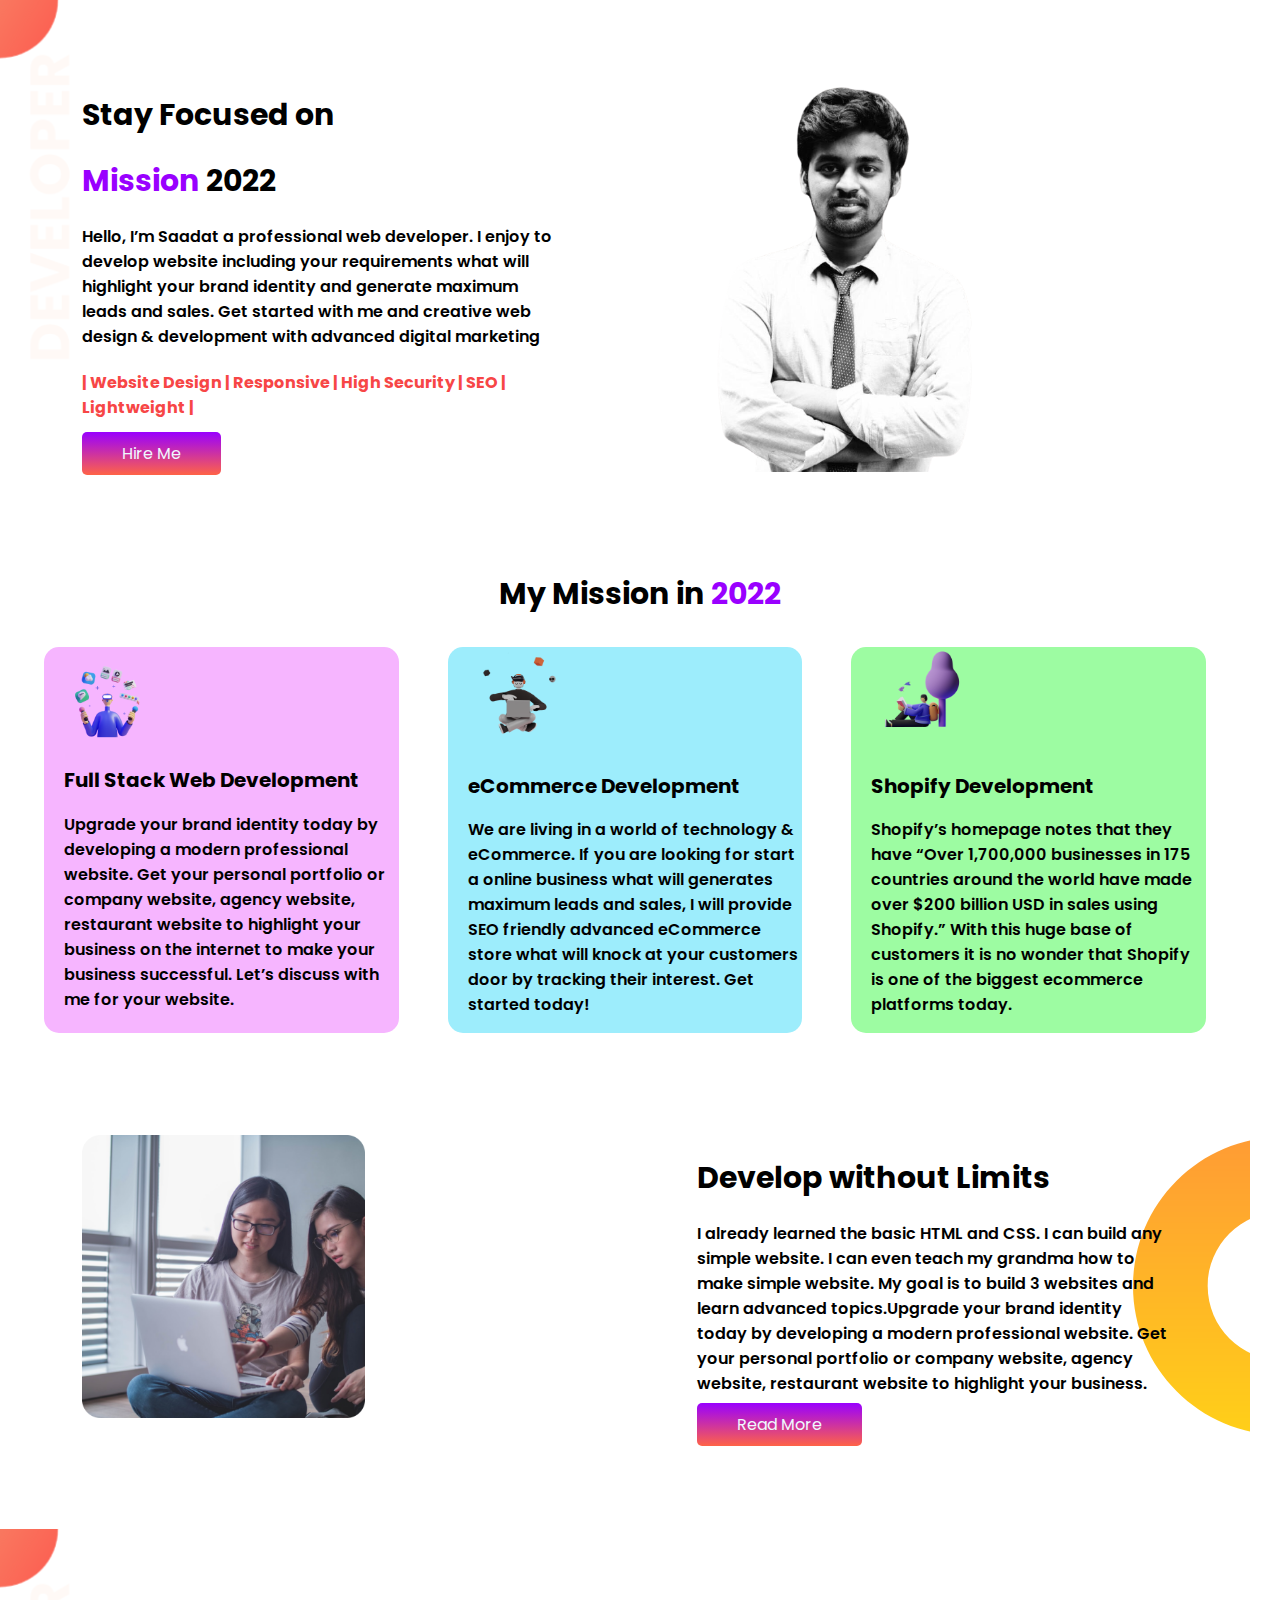
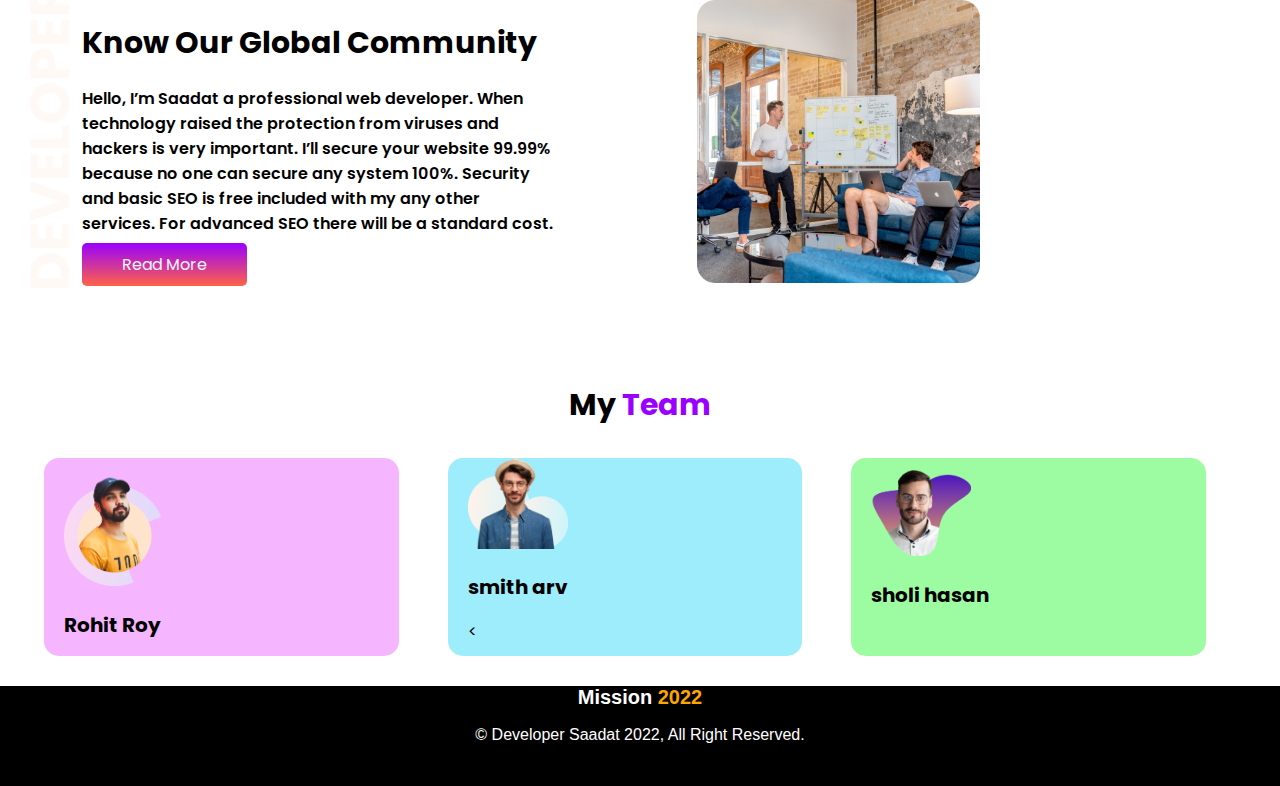
==== index.html @ 83ea4a39 "Rename portfolio-website.html to index.html" ====
<!DOCTYPE html>
<html lang="en">
<head>
    <meta charset="UTF-8">
    <meta http-equiv="X-UA-Compatible" content="IE=edge">
    <meta name="viewport" content="width=device-width, initial-scale=1.0">
    <title>Developer Saadat</title>

    <link rel="preconnect" href="https://fonts.googleapis.com">
    <link rel="preconnect" href="https://fonts.gstatic.com" crossorigin>
    <link href="https://fonts.googleapis.com/css2?family=Poppins:ital,wght@1,200&display=swap" rel="stylesheet">
    <link rel="stylesheet" href="style.css">
</head>
<body>
        <section class="top-banner flexible-container">
                <div class="half-width">
                <h1 >Stay Focused on</h1>
                <h1 ><span class="deep-blue">Mission</span> 2022</h1>
                
                
                <p id=>Hello, I’m Saadat a professional web developer. I enjoy to develop website including your requirements what will highlight your brand identity and generate maximum leads and sales. Get started with me and creative web design & development with advanced digital marketing</p>
                <h4>| Website Design | Responsive | High Security | SEO | Lightweight |</h4>
                <a class="button" target="blank" href="#">Hire Me</a>
                </div>

                <div class="half-width">
                    <img src=" images/nazmus-saadat.png" alt="">
                </div>
        </section>

        <section class="experience-area">
            <h1>My Mission in <span class="deep-blue">2022</span></h1>
            <div class="flexible-container">
                <div id="full-stack-experience" class="experience-item">
                    <img src="images/illustrator-1.png" alt="">
                    <h2>Full Stack Web Development</h2>
                    <p>Upgrade your brand identity today by developing a modern professional website. Get your personal portfolio or company website, agency website, restaurant website to highlight your business on the internet to make your business successful. Let’s discuss with me for your website.
    
                    </p>
                </div>
                <div id="web-dev-experience" class="experience-item">
                    <img src="images/illustrator-2.png" alt="">
                    <h2>eCommerce Development</h2>
                    <p>We are living in a world of technology & eCommerce. If you are looking for start a online business what will generates maximum leads and sales, I will provide SEO friendly advanced eCommerce store what will knock at your customers door by tracking their interest. Get started today!
    
    
    
                    </p>
                </div>

                <div id="web-dev-experiences" class="experience-item">
                    <img src="images/illustrator-3.png" alt="">
                    <h2>Shopify Development</h2>
                    <p>Shopify’s homepage notes that they have “Over 1,700,000 businesses in 175 countries around the world have made over $200 billion USD in sales using Shopify.” With this huge base of customers it is no wonder that Shopify is one of the biggest ecommerce platforms today.

    
    
    
                    </p>
                </div>
            </div>
        </section>



        <section class="dream-big flexible-container">
            <div class="half-width">
                <img src="images/coding.png" alt="">
            </div>
            <div class="half-width">
                <h1>Develop without Limits</h1>
                <p>I already learned the basic HTML and CSS. I can build any simple website. I can even teach my grandma how to make simple website. My goal is to build 3 websites and learn advanced topics.Upgrade your brand identity today by developing a modern professional website. Get your personal portfolio or company website, agency website, restaurant website to highlight your business.
                </p>
                <a class="button" target="blank" href="#">Read More</a>
            </div>
        </section>
        <section class="top-banner flexible-container">
            <div class="half-width">
            <h1>Know Our Global Community</h1>

            
            <p>Hello, I’m Saadat a professional web developer. When technology raised the protection from viruses and hackers is very important. I’ll secure your website 99.99% because no one can secure any system 100%.  Security and basic SEO is free included with my any other services. For advanced SEO there will be a standard cost.

            </p>
            <a class="button" target="blank" href="#">Read More</a>
            </div>

            <div class="half-width">
                <img src=" images/project.png" alt="">
            </div>
    </section>
    <section class="experience-area">
        <h1>My <span class="deep-blue">Team</span></h1>
        <div class="flexible-container">
            <div id="full-stack-experience" class="experience-item">
                <img src="images/person-0.png" alt="">
                <h2>Rohit Roy</h2>
                
            </div>
            <div id="web-dev-experience" class="experience-item">
                <img src="images/person-4.png" alt="">
                <h2>smith arv</h2>
                <
            </div>

            <div id="web-dev-experiences" class="experience-item">
                <img src="images/person-5.png" alt="">
                <h2>sholi hasan</h2>
                
            </div>
        </div>
    </section>

        
        <footer class="foott">
            <h2 ><span class="deep-white">Mission</span> <span class="deep-or">2022</span> </h2>
            <p>
                <span class="deep-white">© Developer Saadat 2022, All Right Reserved.</span>
            </p>
        </footer>
</body>
</html>
---- style.css ----
body{
    font-family: 'Poppins', sans-serif;
    margin:  0;
}
p{
    color:rgb(0, 0, 0);
    font-weight: 600;
    
}
h4{
    color: rgb(247, 70, 70);
}
h1{
    font-size: 30px;
}
h2{
    font-size: 20px;
}
h3{
    font-size: 15px;
}
.deep-blue{
    color: #9900ff;
}
.deep-white{
    color: white;
}
.deep-or{
    color: orange;
}
.flexible-container{
    display: flex;
    margin-bottom: 20px;
    padding: 10px;
    margin-left: 0px;
    margin-right: 30px;
}
.half-width{
    width: 50%;
    padding: 5%;
    text-align: left;
    margin-left: 10px;
    margin-right: 10px;

}
.half-width img{
    width: 60%;
    align-items: center;
    position: relative;
}
.button{
    text-decoration: none;
    background-image: linear-gradient(#9900ff, tomato);
    padding: 10px 40px;
    color: aliceblue;
    font-weight: 700px;
    border-radius: 5px;
}
.top-banner{
    background-image: url(images/top-banner.png);
    background-repeat: no-repeat;
    
}
.dream-big{
    background-image: url(images/dream-bg.png);
    background-repeat: no-repeat;
    background-position: right;
}
.experience-item{
    background-color: #f2ddff;
    width: 40%;
    margin-left: 1%;
    margin-right: 1%;
    padding-left: 5px;
    border-radius: 15px;
    
}
.experience-item img{
    width: 30%;
    align-items: center;
}
#web-dev-experience{
    background-color: #9dedfc;
    width: 40%;
    margin-left: 2%;
    margin-right: 2%;
    padding-left: 20px;
    border-radius: 15px;
}
#web-dev-experiences{
    background-color: #9dfca2;
    width: 40%;
    margin-left: 2%;
    margin-right: 2%;
    padding-left: 20px;
    border-radius: 15px;
}
#full-stack-experience{
    background-color: #f6b5ff;
    width: 40%;
    margin-left: 2%;
    margin-right: 2%;
    padding-left: 20px;
    border-radius: 15px;
}
.experience-area{
    background-repeat: no-repeat;
    background-position: left;
    padding-left: 10px;
    padding-right: 10px;
    
}
.experience-area h1{
    text-align: center;
}
#left{
    border-left: 7px solid;
    border-image:linear-gradient(salmon, purple);
    border-image-slice: 1;
    height: 20%;
}
footer p{
    text-align: center;
    font-weight: 400;
}
footer h2{
    text-align: center;

}
.foott{
    background-color: black;
    column-gap: normal;
    font-family: 'Segoe UI', Tahoma, Geneva, Verdana, sans-serif;
    min-height: 100px;
}
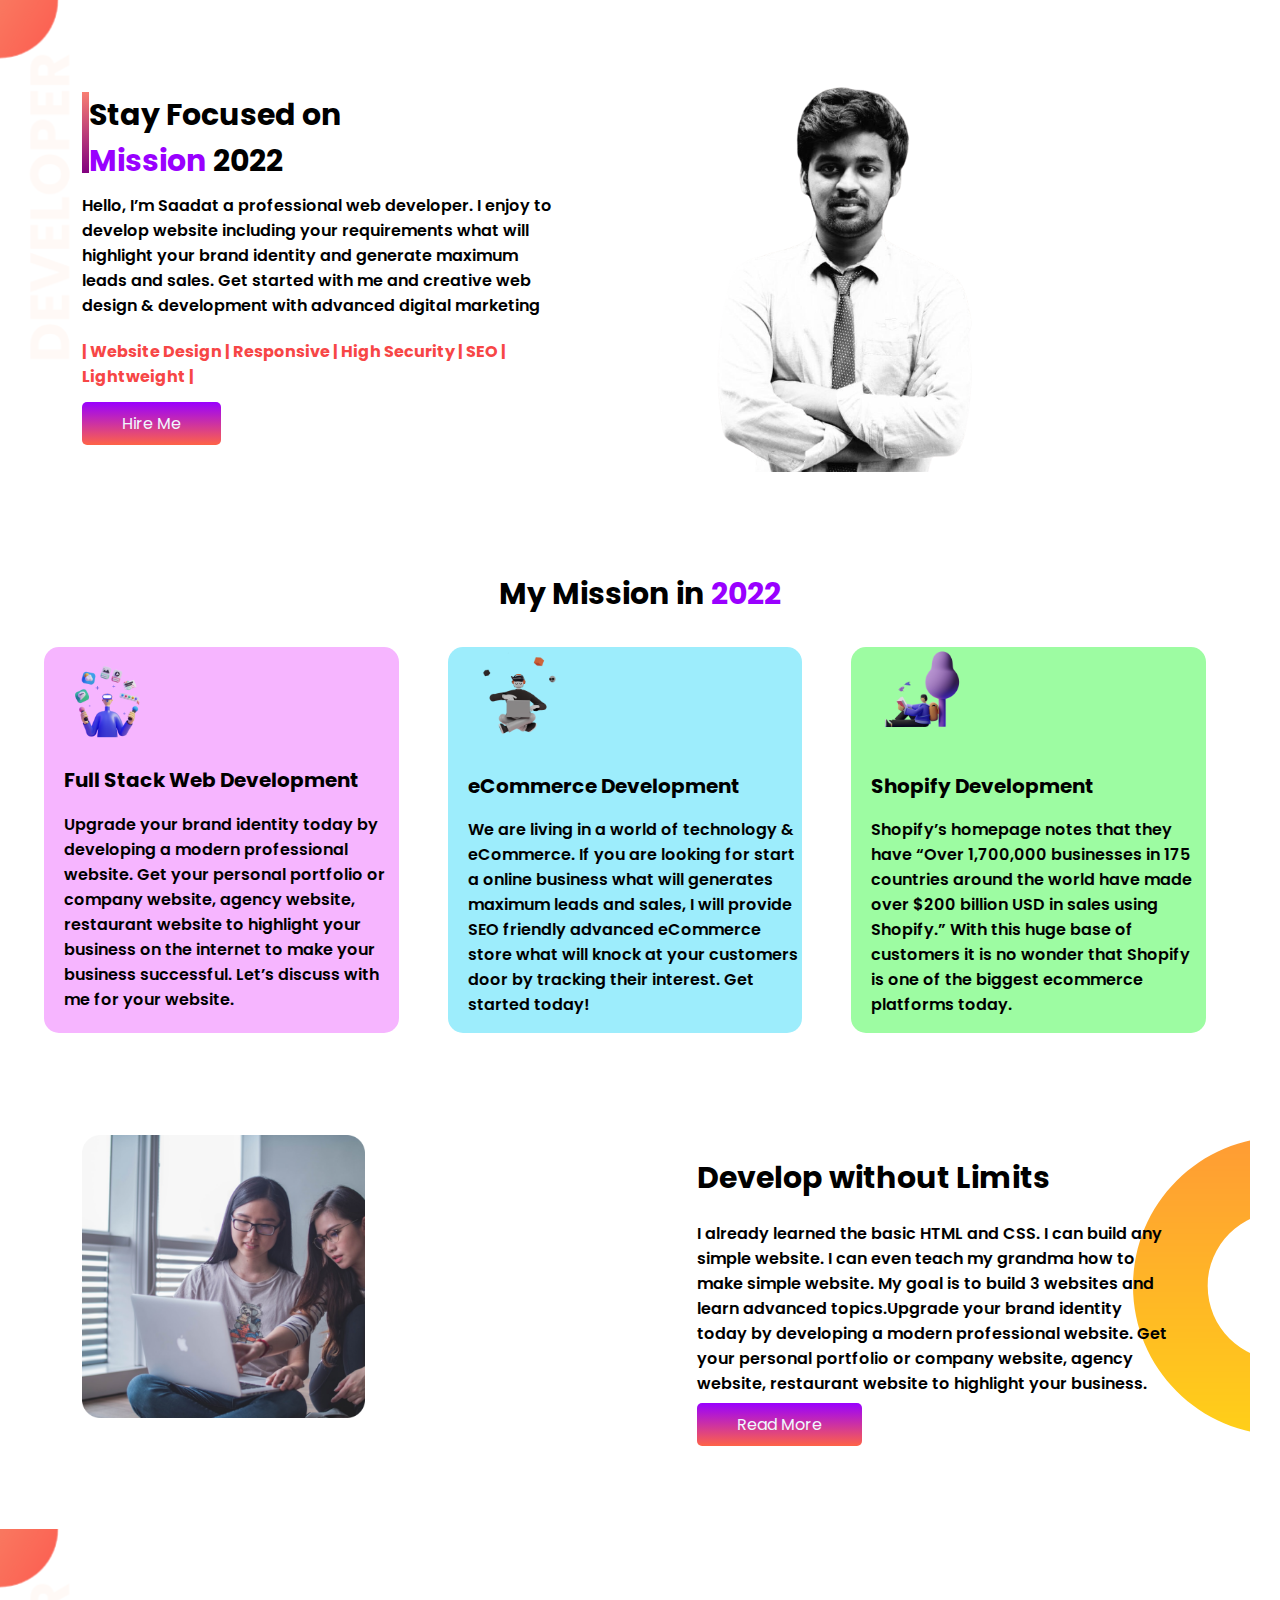
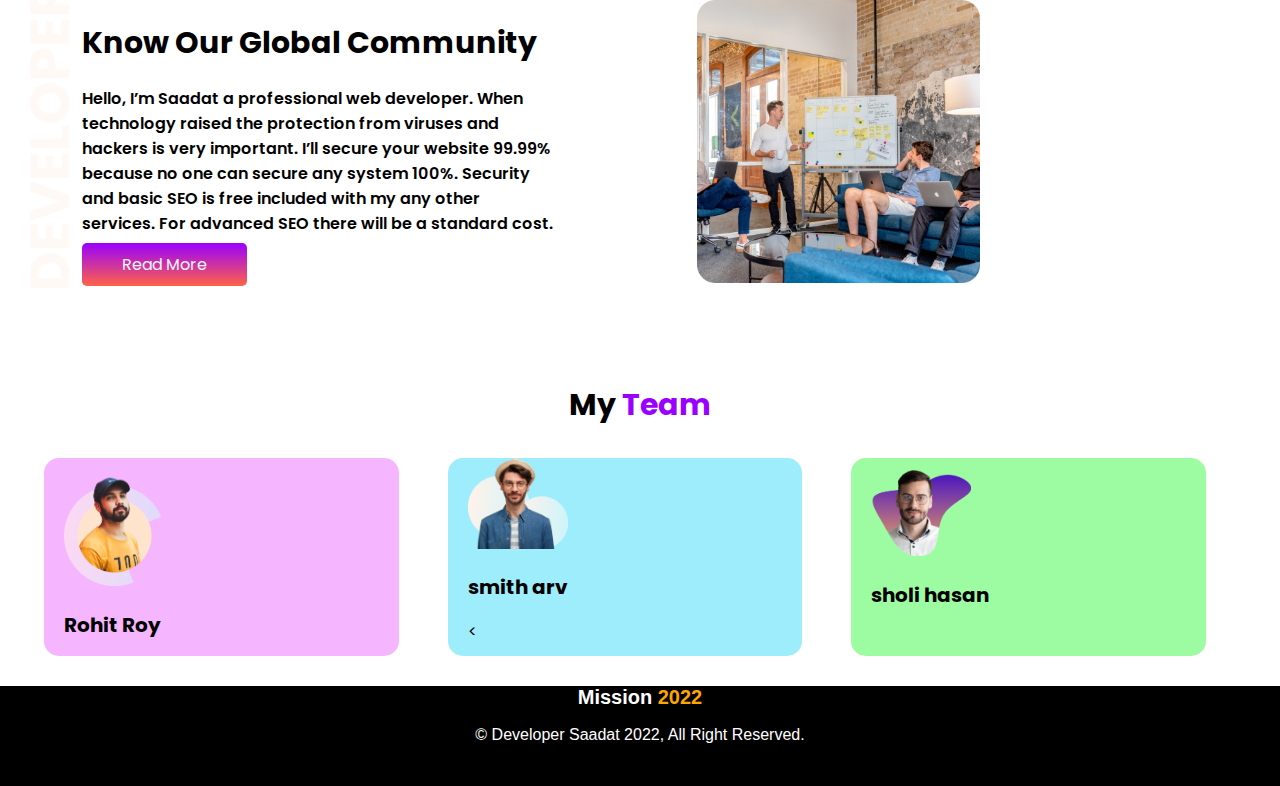
==== commit c4cf5851: "Update index.html" ====
--- a/index.html
+++ b/index.html
@@ -14,9 +14,7 @@
 <body>
         <section class="top-banner flexible-container">
                 <div class="half-width">
-                <h1 >Stay Focused on</h1>
-                <h1 ><span class="deep-blue">Mission</span> 2022</h1>
-                
+                <h1 id="left">Stay Focused on <br><span class="deep-blue">Mission</span> 2022</h1>             
                 
                 <p id=>Hello, I’m Saadat a professional web developer. I enjoy to develop website including your requirements what will highlight your brand identity and generate maximum leads and sales. Get started with me and creative web design & development with advanced digital marketing</p>
                 <h4>| Website Design | Responsive | High Security | SEO | Lightweight |</h4>
